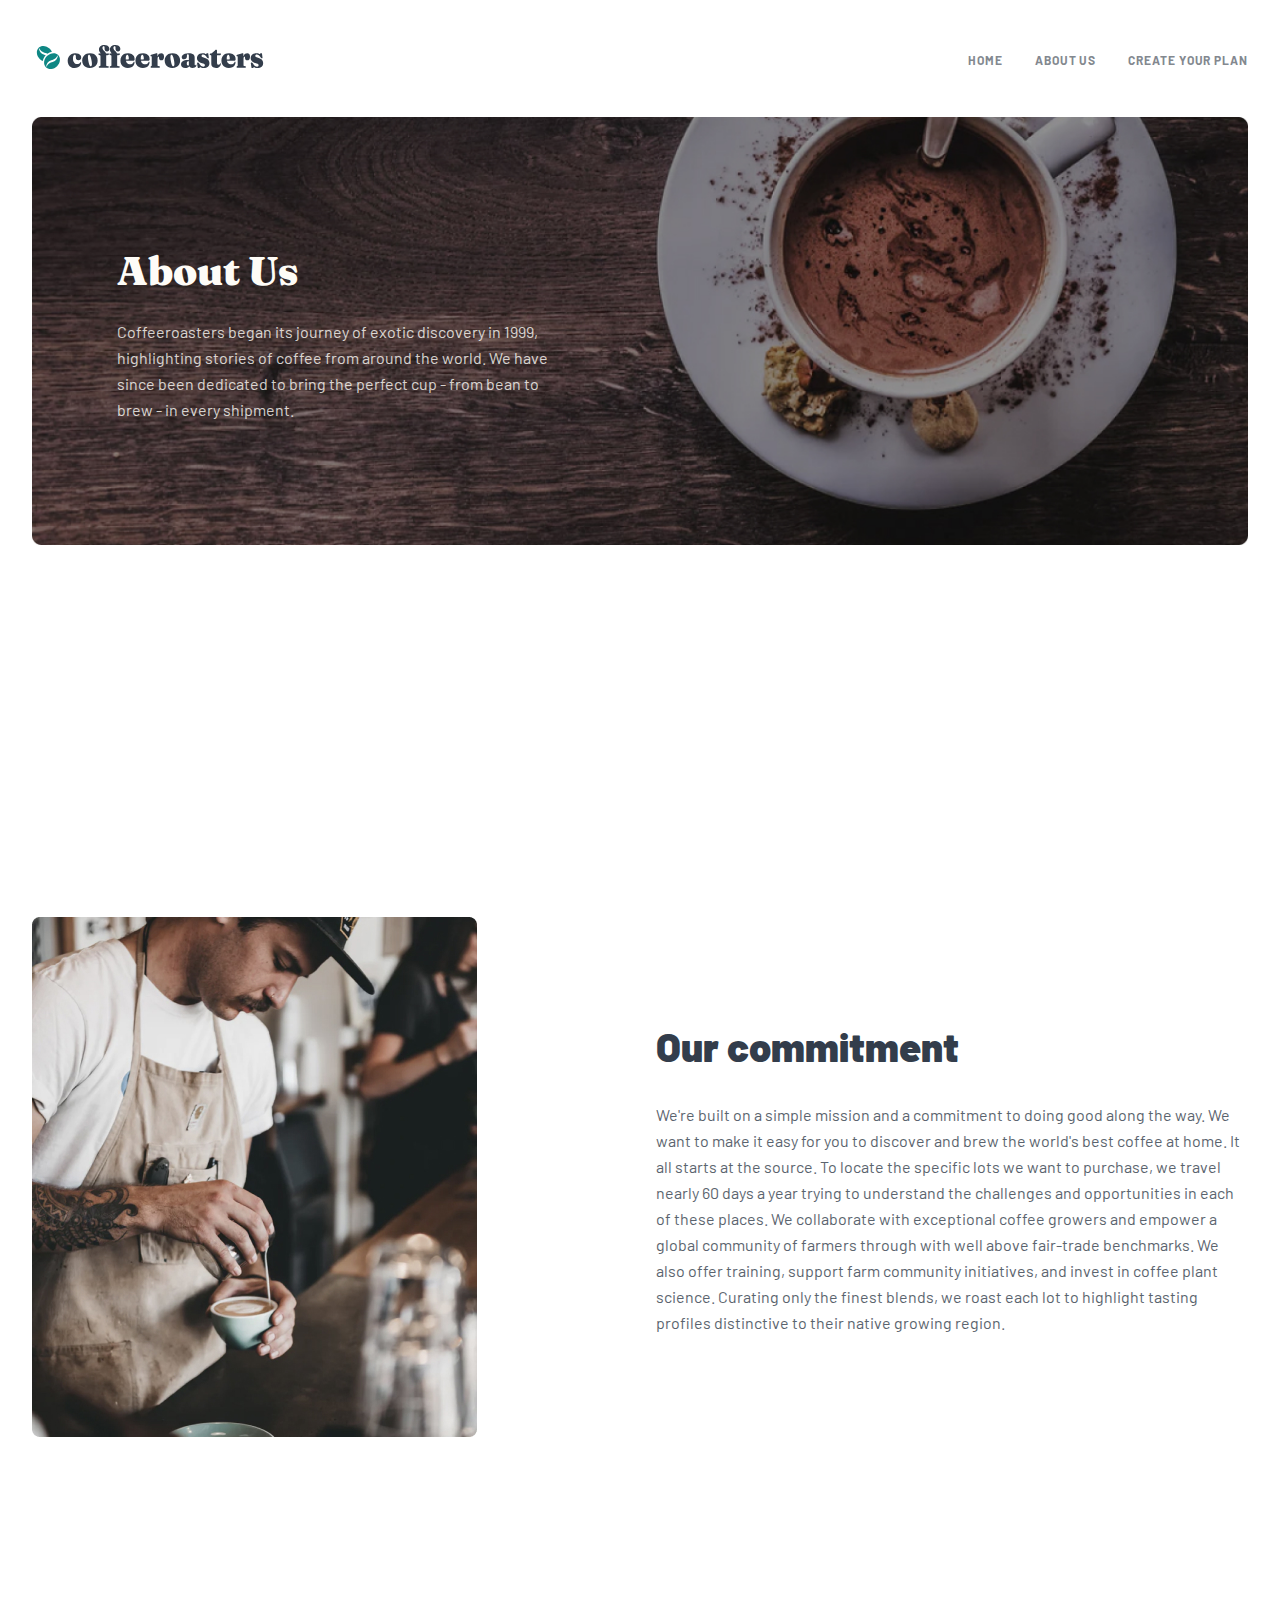
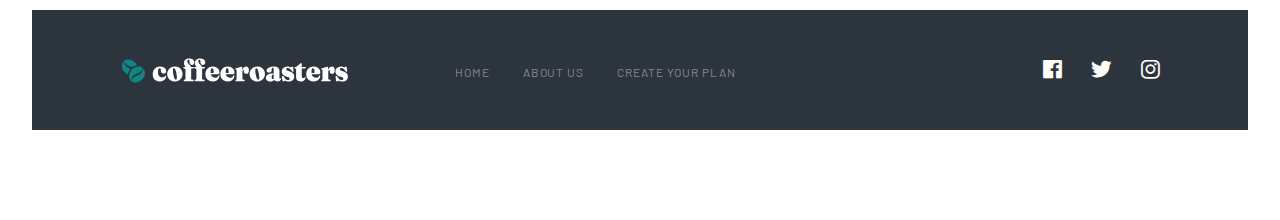
==== about.html @ fe90cca8 "changed" ====
<!DOCTYPE html>
<html lang="en">

<head>
    <meta charset="UTF-8">
    <meta http-equiv="X-UA-Compatible" content="IE=edge">
    <meta name="viewport" content="width=device-width, initial-scale=1.0">
    <title>Coffeeroasters</title>
    <link rel="stylesheet" href="https://necolas.github.io/normalize.css/8.0.1/normalize.css">
    <link href='https://unpkg.com/boxicons@2.1.1/css/boxicons.min.css' rel='stylesheet'>
    <link rel="stylesheet" href="css/flexboxgrid.css">
    <link rel="stylesheet" href="css/style.css">
    <link rel="stylesheet" href="css/about.css">
</head>

<body>
    <section id="hero">
        <div class="container-fluid">
            <header class="header">
                <div class="header__box between-xs">
                    <div class="header__logo-box">
                        <a href="#">
                            <img class="header__logo" src="./imgs/coffe-logo.svg" alt="Logo">
                        </a>
                    </div>
                    <nav class="header__nav nav" id="navModal">
                        <div class="nav__box">
                            <img class="nav__logo" src="./imgs/coffe-logo.svg" alt="logo">
                            <button class="nav__close" id="closeBtn"><i class='bx bx-x'></i></button>
                        </div>
                        <ul class="nav__list">
                            <li class="nav__item">
                                <a class="nav__link" href="#">home</a>
                            </li>
                            <li class="nav__item">
                                <a class="nav__link" href="#">about us</a>
                            </li>
                            <li class="nav__item">
                                <a class="nav__link" href="#">create your plan</a>
                            </li>
                        </ul>
                    </nav>
                    <button class="header__btn"><i class='bx bx-menu' id="menuBtn"></i></button>
                </div>
            </header>
            <div class="hero">
                <div class="hero__desc">
                    <h1 class="hero__title">About Us</h1>
                    <p class="hero__text">Coffeeroasters began its journey of exotic discovery in 1999, highlighting stories of coffee from around the world. We have since been dedicated to bring the perfect cup - from bean to brew - in every shipment.</p>
                </div>
            </div>
        </div>
    </section>
    <section class="commit">
        <div class="container-fluid">
            <div class="commit__page row middle-xs">
                <div class="commit__imgbox col-xs-12 col-md-6">
                    <img class="commit__img" src="./imgs/commit1.jpg" alt="work">
                </div>
                <div class="commit__desc col-xs-12 col-md-6">
                    <h2 class="commit__title">Our commitment</h2>
                    <p class="commit__text">We're built on a simple mission and a commitment to doing good along the way. We want to make it easy for you to discover and brew the world's best coffee at home. It all starts at the source. To locate the specific lots we want to purchase, we travel nearly 60 days a year trying to understand the challenges and opportunities in each of these places. We collaborate with exceptional coffee growers and empower a global community of farmers through with well above fair-trade benchmarks. We also offer training, support farm community initiatives, and invest in coffee plant science. Curating only the finest blends, we roast each lot to highlight tasting profiles distinctive to their native growing region.</p>
                </div>
            </div>
        </div>
    </section>
    <footer class="footer">
        <div class="container-fluid">
            <div class="footer__box">
                <img class="footer__logo" src="./imgs/logo-white.svg" alt="logo">
                <ul class="footer__list">
                    <li class="footer__item">
                        <a class="footer__link" href="#">home</a>
                    </li>
                    <li class="footer__item">
                        <a class="footer__link" href="#">about us</a>
                    </li>
                    <li class="footer__item">
                        <a class="footer__link" href="#">create your plan</a>
                    </li>
                </ul>
                <ul class="footer__media media">
                    <li class="media__item">
                        <a class="media__link" href="#"><i class='bx bxl-facebook-square'></i></a>
                    </li>
                    <li class="media__item">
                        <a class="media__link" href="#"><i class='bx bxl-twitter' ></i></i></a>
                    </li>
                    <li class="media__item">
                        <a class="media__link" href="#"><i class='bx bxl-instagram'></i></i></a>
                    </li>
                </ul>
            </div>
        </div>
    </footer>

    <script src="js/main.js"></script>
</body>

</html>
---- css/flexboxgrid.css ----
/* Uncomment and set these variables to customize the grid. */

.container-fluid {
  margin-right: auto;
  margin-left: auto;
  padding-right: 2rem;
  padding-left: 2rem;
}

.row {
  box-sizing: border-box;
  display: -ms-flexbox;
  display: -webkit-box;
  display: flex;
  -ms-flex: 0 1 auto;
  -webkit-box-flex: 0;
  flex: 0 1 auto;
  -ms-flex-direction: row;
  -webkit-box-orient: horizontal;
  -webkit-box-direction: normal;
  flex-direction: row;
  -ms-flex-wrap: wrap;
  flex-wrap: wrap;
  margin-right: -1rem;
  margin-left: -1rem;
}

.row.reverse {
  -ms-flex-direction: row-reverse;
  -webkit-box-orient: horizontal;
  -webkit-box-direction: reverse;
  flex-direction: row-reverse;
}

.col.reverse {
  -ms-flex-direction: column-reverse;
  -webkit-box-orient: vertical;
  -webkit-box-direction: reverse;
  flex-direction: column-reverse;
}

.col-xs,
.col-xs-1,
.col-xs-2,
.col-xs-3,
.col-xs-4,
.col-xs-5,
.col-xs-6,
.col-xs-7,
.col-xs-8,
.col-xs-9,
.col-xs-10,
.col-xs-11,
.col-xs-12 {
  box-sizing: border-box;
  -ms-flex: 0 0 auto;
  -webkit-box-flex: 0;
  flex: 0 0 auto;
  padding-right: 1rem;
  padding-left: 1rem;
}

.col-xs {
  -webkit-flex-grow: 1;
  -ms-flex-positive: 1;
  -webkit-box-flex: 1;
  flex-grow: 1;
  -ms-flex-preferred-size: 0;
  flex-basis: 0;
  max-width: 100%;
}

.col-xs-1 {
  -ms-flex-preferred-size: 8.333%;
  flex-basis: 8.333%;
  max-width: 8.333%;
}

.col-xs-2 {
  -ms-flex-preferred-size: 16.667%;
  flex-basis: 16.667%;
  max-width: 16.667%;
}

.col-xs-3 {
  -ms-flex-preferred-size: 25%;
  flex-basis: 25%;
  max-width: 25%;
}

.col-xs-4 {
  -ms-flex-preferred-size: 33.333%;
  flex-basis: 33.333%;
  max-width: 33.333%;
}

.col-xs-5 {
  -ms-flex-preferred-size: 41.667%;
  flex-basis: 41.667%;
  max-width: 41.667%;
}

.col-xs-6 {
  -ms-flex-preferred-size: 50%;
  flex-basis: 50%;
  max-width: 50%;
}

.col-xs-7 {
  -ms-flex-preferred-size: 58.333%;
  flex-basis: 58.333%;
  max-width: 58.333%;
}

.col-xs-8 {
  -ms-flex-preferred-size: 66.667%;
  flex-basis: 66.667%;
  max-width: 66.667%;
}

.col-xs-9 {
  -ms-flex-preferred-size: 75%;
  flex-basis: 75%;
  max-width: 75%;
}

.col-xs-10 {
  -ms-flex-preferred-size: 83.333%;
  flex-basis: 83.333%;
  max-width: 83.333%;
}

.col-xs-11 {
  -ms-flex-preferred-size: 91.667%;
  flex-basis: 91.667%;
  max-width: 91.667%;
}

.col-xs-12 {
  -ms-flex-preferred-size: 100%;
  flex-basis: 100%;
  max-width: 100%;
}

.col-xs-offset-1 {
  margin-left: 8.333%;
}

.col-xs-offset-2 {
  margin-left: 16.667%;
}

.col-xs-offset-3 {
  margin-left: 25%;
}

.col-xs-offset-4 {
  margin-left: 33.333%;
}

.col-xs-offset-5 {
  margin-left: 41.667%;
}

.col-xs-offset-6 {
  margin-left: 50%;
}

.col-xs-offset-7 {
  margin-left: 58.333%;
}

.col-xs-offset-8 {
  margin-left: 66.667%;
}

.col-xs-offset-9 {
  margin-left: 75%;
}

.col-xs-offset-10 {
  margin-left: 83.333%;
}

.col-xs-offset-11 {
  margin-left: 91.667%;
}

.start-xs {
  -ms-flex-pack: start;
  -webkit-box-pack: start;
  justify-content: flex-start;
  text-align: start;
}

.center-xs {
  -ms-flex-pack: center;
  -webkit-box-pack: center;
  justify-content: center;
  text-align: center;
}

.end-xs {
  -ms-flex-pack: end;
  -webkit-box-pack: end;
  justify-content: flex-end;
  text-align: end;
}

.top-xs {
  -ms-flex-align: start;
  -webkit-box-align: start;
  align-items: flex-start;
}

.middle-xs {
  -ms-flex-align: center;
  -webkit-box-align: center;
  align-items: center;
}

.bottom-xs {
  -ms-flex-align: end;
  -webkit-box-align: end;
  align-items: flex-end;
}

.around-xs {
  -ms-flex-pack: distribute;
  justify-content: space-around;
}

.between-xs {
  -ms-flex-pack: justify;
  -webkit-box-pack: justify;
  justify-content: space-between;
}

.first-xs {
  -ms-flex-order: -1;
  -webkit-box-ordinal-group: 0;
  order: -1;
}

.last-xs {
  -ms-flex-order: 1;
  -webkit-box-ordinal-group: 2;
  order: 1;
}

@media only screen and (min-width: 48em) {
  .container {
    width: 46rem;
  }

  .col-sm,
  .col-sm-1,
  .col-sm-2,
  .col-sm-3,
  .col-sm-4,
  .col-sm-5,
  .col-sm-6,
  .col-sm-7,
  .col-sm-8,
  .col-sm-9,
  .col-sm-10,
  .col-sm-11,
  .col-sm-12 {
    box-sizing: border-box;
    -ms-flex: 0 0 auto;
    -webkit-box-flex: 0;
    flex: 0 0 auto;
    padding-right: 1rem;
    padding-left: 1rem;
  }

  .col-sm {
    -webkit-flex-grow: 1;
    -ms-flex-positive: 1;
    -webkit-box-flex: 1;
    flex-grow: 1;
    -ms-flex-preferred-size: 0;
    flex-basis: 0;
    max-width: 100%;
  }

  .col-sm-1 {
    -ms-flex-preferred-size: 8.333%;
    flex-basis: 8.333%;
    max-width: 8.333%;
  }

  .col-sm-2 {
    -ms-flex-preferred-size: 16.667%;
    flex-basis: 16.667%;
    max-width: 16.667%;
  }

  .col-sm-3 {
    -ms-flex-preferred-size: 25%;
    flex-basis: 25%;
    max-width: 25%;
  }

  .col-sm-4 {
    -ms-flex-preferred-size: 33.333%;
    flex-basis: 33.333%;
    max-width: 33.333%;
  }

  .col-sm-5 {
    -ms-flex-preferred-size: 41.667%;
    flex-basis: 41.667%;
    max-width: 41.667%;
  }

  .col-sm-6 {
    -ms-flex-preferred-size: 50%;
    flex-basis: 50%;
    max-width: 50%;
  }

  .col-sm-7 {
    -ms-flex-preferred-size: 58.333%;
    flex-basis: 58.333%;
    max-width: 58.333%;
  }

  .col-sm-8 {
    -ms-flex-preferred-size: 66.667%;
    flex-basis: 66.667%;
    max-width: 66.667%;
  }

  .col-sm-9 {
    -ms-flex-preferred-size: 75%;
    flex-basis: 75%;
    max-width: 75%;
  }

  .col-sm-10 {
    -ms-flex-preferred-size: 83.333%;
    flex-basis: 83.333%;
    max-width: 83.333%;
  }

  .col-sm-11 {
    -ms-flex-preferred-size: 91.667%;
    flex-basis: 91.667%;
    max-width: 91.667%;
  }

  .col-sm-12 {
    -ms-flex-preferred-size: 100%;
    flex-basis: 100%;
    max-width: 100%;
  }

  .col-sm-offset-1 {
    margin-left: 8.333%;
  }

  .col-sm-offset-2 {
    margin-left: 16.667%;
  }

  .col-sm-offset-3 {
    margin-left: 25%;
  }

  .col-sm-offset-4 {
    margin-left: 33.333%;
  }

  .col-sm-offset-5 {
    margin-left: 41.667%;
  }

  .col-sm-offset-6 {
    margin-left: 50%;
  }

  .col-sm-offset-7 {
    margin-left: 58.333%;
  }

  .col-sm-offset-8 {
    margin-left: 66.667%;
  }

  .col-sm-offset-9 {
    margin-left: 75%;
  }

  .col-sm-offset-10 {
    margin-left: 83.333%;
  }

  .col-sm-offset-11 {
    margin-left: 91.667%;
  }

  .start-sm {
    -ms-flex-pack: start;
    -webkit-box-pack: start;
    justify-content: flex-start;
    text-align: start;
  }

  .center-sm {
    -ms-flex-pack: center;
    -webkit-box-pack: center;
    justify-content: center;
    text-align: center;
  }

  .end-sm {
    -ms-flex-pack: end;
    -webkit-box-pack: end;
    justify-content: flex-end;
    text-align: end;
  }

  .top-sm {
    -ms-flex-align: start;
    -webkit-box-align: start;
    align-items: flex-start;
  }

  .middle-sm {
    -ms-flex-align: center;
    -webkit-box-align: center;
    align-items: center;
  }

  .bottom-sm {
    -ms-flex-align: end;
    -webkit-box-align: end;
    align-items: flex-end;
  }

  .around-sm {
    -ms-flex-pack: distribute;
    justify-content: space-around;
  }

  .between-sm {
    -ms-flex-pack: justify;
    -webkit-box-pack: justify;
    justify-content: space-between;
  }

  .first-sm {
    -ms-flex-order: -1;
    -webkit-box-ordinal-group: 0;
    order: -1;
  }

  .last-sm {
    -ms-flex-order: 1;
    -webkit-box-ordinal-group: 2;
    order: 1;
  }
}

@media only screen and (min-width: 62em) {
  .container {
    width: 61rem;
  }

  .col-md,
  .col-md-1,
  .col-md-2,
  .col-md-3,
  .col-md-4,
  .col-md-5,
  .col-md-6,
  .col-md-7,
  .col-md-8,
  .col-md-9,
  .col-md-10,
  .col-md-11,
  .col-md-12 {
    box-sizing: border-box;
    -ms-flex: 0 0 auto;
    -webkit-box-flex: 0;
    flex: 0 0 auto;
    padding-right: 1rem;
    padding-left: 1rem;
  }

  .col-md {
    -webkit-flex-grow: 1;
    -ms-flex-positive: 1;
    -webkit-box-flex: 1;
    flex-grow: 1;
    -ms-flex-preferred-size: 0;
    flex-basis: 0;
    max-width: 100%;
  }

  .col-md-1 {
    -ms-flex-preferred-size: 8.333%;
    flex-basis: 8.333%;
    max-width: 8.333%;
  }

  .col-md-2 {
    -ms-flex-preferred-size: 16.667%;
    flex-basis: 16.667%;
    max-width: 16.667%;
  }

  .col-md-3 {
    -ms-flex-preferred-size: 25%;
    flex-basis: 25%;
    max-width: 25%;
  }

  .col-md-4 {
    -ms-flex-preferred-size: 33.333%;
    flex-basis: 33.333%;
    max-width: 33.333%;
  }

  .col-md-5 {
    -ms-flex-preferred-size: 41.667%;
    flex-basis: 41.667%;
    max-width: 41.667%;
  }

  .col-md-6 {
    -ms-flex-preferred-size: 50%;
    flex-basis: 50%;
    max-width: 50%;
  }

  .col-md-7 {
    -ms-flex-preferred-size: 58.333%;
    flex-basis: 58.333%;
    max-width: 58.333%;
  }

  .col-md-8 {
    -ms-flex-preferred-size: 66.667%;
    flex-basis: 66.667%;
    max-width: 66.667%;
  }

  .col-md-9 {
    -ms-flex-preferred-size: 75%;
    flex-basis: 75%;
    max-width: 75%;
  }

  .col-md-10 {
    -ms-flex-preferred-size: 83.333%;
    flex-basis: 83.333%;
    max-width: 83.333%;
  }

  .col-md-11 {
    -ms-flex-preferred-size: 91.667%;
    flex-basis: 91.667%;
    max-width: 91.667%;
  }

  .col-md-12 {
    -ms-flex-preferred-size: 100%;
    flex-basis: 100%;
    max-width: 100%;
  }

  .col-md-offset-1 {
    margin-left: 8.333%;
  }

  .col-md-offset-2 {
    margin-left: 16.667%;
  }

  .col-md-offset-3 {
    margin-left: 25%;
  }

  .col-md-offset-4 {
    margin-left: 33.333%;
  }

  .col-md-offset-5 {
    margin-left: 41.667%;
  }

  .col-md-offset-6 {
    margin-left: 50%;
  }

  .col-md-offset-7 {
    margin-left: 58.333%;
  }

  .col-md-offset-8 {
    margin-left: 66.667%;
  }

  .col-md-offset-9 {
    margin-left: 75%;
  }

  .col-md-offset-10 {
    margin-left: 83.333%;
  }

  .col-md-offset-11 {
    margin-left: 91.667%;
  }

  .start-md {
    -ms-flex-pack: start;
    -webkit-box-pack: start;
    justify-content: flex-start;
    text-align: start;
  }

  .center-md {
    -ms-flex-pack: center;
    -webkit-box-pack: center;
    justify-content: center;
    text-align: center;
  }

  .end-md {
    -ms-flex-pack: end;
    -webkit-box-pack: end;
    justify-content: flex-end;
    text-align: end;
  }

  .top-md {
    -ms-flex-align: start;
    -webkit-box-align: start;
    align-items: flex-start;
  }

  .middle-md {
    -ms-flex-align: center;
    -webkit-box-align: center;
    align-items: center;
  }

  .bottom-md {
    -ms-flex-align: end;
    -webkit-box-align: end;
    align-items: flex-end;
  }

  .around-md {
    -ms-flex-pack: distribute;
    justify-content: space-around;
  }

  .between-md {
    -ms-flex-pack: justify;
    -webkit-box-pack: justify;
    justify-content: space-between;
  }

  .first-md {
    -ms-flex-order: -1;
    -webkit-box-ordinal-group: 0;
    order: -1;
  }

  .last-md {
    -ms-flex-order: 1;
    -webkit-box-ordinal-group: 2;
    order: 1;
  }
}

@media only screen and (min-width: 75em) {
  .container {
    width: 71rem;
  }

  .col-lg,
  .col-lg-1,
  .col-lg-2,
  .col-lg-3,
  .col-lg-4,
  .col-lg-5,
  .col-lg-6,
  .col-lg-7,
  .col-lg-8,
  .col-lg-9,
  .col-lg-10,
  .col-lg-11,
  .col-lg-12 {
    box-sizing: border-box;
    -ms-flex: 0 0 auto;
    -webkit-box-flex: 0;
    flex: 0 0 auto;
    padding-right: 1rem;
    padding-left: 1rem;
  }

  .col-lg {
    -webkit-flex-grow: 1;
    -ms-flex-positive: 1;
    -webkit-box-flex: 1;
    flex-grow: 1;
    -ms-flex-preferred-size: 0;
    flex-basis: 0;
    max-width: 100%;
  }

  .col-lg-1 {
    -ms-flex-preferred-size: 8.333%;
    flex-basis: 8.333%;
    max-width: 8.333%;
  }

  .col-lg-2 {
    -ms-flex-preferred-size: 16.667%;
    flex-basis: 16.667%;
    max-width: 16.667%;
  }

  .col-lg-3 {
    -ms-flex-preferred-size: 25%;
    flex-basis: 25%;
    max-width: 25%;
  }

  .col-lg-4 {
    -ms-flex-preferred-size: 33.333%;
    flex-basis: 33.333%;
    max-width: 33.333%;
  }

  .col-lg-5 {
    -ms-flex-preferred-size: 41.667%;
    flex-basis: 41.667%;
    max-width: 41.667%;
  }

  .col-lg-6 {
    -ms-flex-preferred-size: 50%;
    flex-basis: 50%;
    max-width: 50%;
  }

  .col-lg-7 {
    -ms-flex-preferred-size: 58.333%;
    flex-basis: 58.333%;
    max-width: 58.333%;
  }

  .col-lg-8 {
    -ms-flex-preferred-size: 66.667%;
    flex-basis: 66.667%;
    max-width: 66.667%;
  }

  .col-lg-9 {
    -ms-flex-preferred-size: 75%;
    flex-basis: 75%;
    max-width: 75%;
  }

  .col-lg-10 {
    -ms-flex-preferred-size: 83.333%;
    flex-basis: 83.333%;
    max-width: 83.333%;
  }

  .col-lg-11 {
    -ms-flex-preferred-size: 91.667%;
    flex-basis: 91.667%;
    max-width: 91.667%;
  }

  .col-lg-12 {
    -ms-flex-preferred-size: 100%;
    flex-basis: 100%;
    max-width: 100%;
  }

  .col-lg-offset-1 {
    margin-left: 8.333%;
  }

  .col-lg-offset-2 {
    margin-left: 16.667%;
  }

  .col-lg-offset-3 {
    margin-left: 25%;
  }

  .col-lg-offset-4 {
    margin-left: 33.333%;
  }

  .col-lg-offset-5 {
    margin-left: 41.667%;
  }

  .col-lg-offset-6 {
    margin-left: 50%;
  }

  .col-lg-offset-7 {
    margin-left: 58.333%;
  }

  .col-lg-offset-8 {
    margin-left: 66.667%;
  }

  .col-lg-offset-9 {
    margin-left: 75%;
  }

  .col-lg-offset-10 {
    margin-left: 83.333%;
  }

  .col-lg-offset-11 {
    margin-left: 91.667%;
  }

  .start-lg {
    -ms-flex-pack: start;
    -webkit-box-pack: start;
    justify-content: flex-start;
    text-align: start;
  }

  .center-lg {
    -ms-flex-pack: center;
    -webkit-box-pack: center;
    justify-content: center;
    text-align: center;
  }

  .end-lg {
    -ms-flex-pack: end;
    -webkit-box-pack: end;
    justify-content: flex-end;
    text-align: end;
  }

  .top-lg {
    -ms-flex-align: start;
    -webkit-box-align: start;
    align-items: flex-start;
  }

  .middle-lg {
    -ms-flex-align: center;
    -webkit-box-align: center;
    align-items: center;
  }

  .bottom-lg {
    -ms-flex-align: end;
    -webkit-box-align: end;
    align-items: flex-end;
  }

  .around-lg {
    -ms-flex-pack: distribute;
    justify-content: space-around;
  }

  .between-lg {
    -ms-flex-pack: justify;
    -webkit-box-pack: justify;
    justify-content: space-between;
  }

  .first-lg {
    -ms-flex-order: -1;
    -webkit-box-ordinal-group: 0;
    order: -1;
  }

  .last-lg {
    -ms-flex-order: 1;
    -webkit-box-ordinal-group: 2;
    order: 1;
  }
}
---- css/style.css ----
@import url('https://fonts.googleapis.com/css2?family=Barlow:wght@400;700&display=swap');
@import url('https://fonts.googleapis.com/css2?family=Fraunces:wght@900&display=swap');

:root {
    --title-font: 'Fraunces', serif;
    --text-color1: #fefcF7;
    --text-color: #333d4b;
    --bg-color: #2c343e;
    --primary-color: #0e8784;
}

*, 
*::after,
*::before{
    margin: 0;
    padding: 0;
    box-sizing: border-box;
}

body{
    font-family: 'Barlow', sans-serif;
    display: flex;
    flex-direction: column;
    background-color: #fff;
    min-height: 100vh;
}

a {
    text-decoration: none;
}

ul {
    list-style: none;
}

.container-fluid {
    max-width: 1280px;
    width: 100%;
}

.header {
    padding: 44px 0;
}

.header__box {
    display: flex;
    align-items: center;
}

.header__logo {
    width: 236px;
    height: 26px;
}

.nav {
    display: flex;
}

.nav__list {
    display: flex;
    align-items: center;
}

.nav__item {
    margin-left: 32px;
}

.nav__link {
    font-weight: bold;
    font-size: 12px;
    line-height: 15px;
    letter-spacing: 0.923077px;
    text-transform: uppercase;
    color: #83888F;
    transition: all 0.2s ease;
}

.header__btn {
    display: flex;
    align-items: center;
    border: none;
    background-color: transparent;
    display: none;
}

.bx-menu {
    font-size: 30px;
    color: var(--text-color);
}

.nav__box {
    display: none;
    justify-content: space-between;
    align-items: center;
}

.nav__logo {
    width: 163px;
    height: 18px;
}

.nav__close {
    display: flex;
    align-items: center;
    border: none;
    background-color: transparent;
    display: none;
}

.bx-x {
    font-size: 40px;
    color: var(--text-color);
}

/* hero */


.hero {
    width: 100%;
    height: 100vh;
    background-image: url('../imgs/Bitmap.jpg');
    background-size: contain;
    background-repeat: no-repeat;
}

.hero__desc {
    padding-top: 50px;
    padding-left: 85px;
}
.hero__title {
    width: 50%;
    font-family: var(--title-font);
    font-weight: 900;
    font-size: 72px;
    line-height: 72px;
    color: var(--text-color1);
    margin-bottom: 32px;
}
.hero__text {
    width: 40%;
    color: var(--text-color1);
    font-size: 16px;
    line-height: 26px;
    opacity: 0.8;
    margin-bottom: 71px;
}

.btn {
    font-family: var(--title-font);
    font-weight: 900;
    font-size: 18px;
    line-height: 25px;
    color: var(--text-color1);
    text-align: center;
    padding: 15px 31px;
    background-color: var(--primary-color);
    cursor: pointer;
    border: none;
    border-radius: 6px;
}


/* collection */

.collection {
    padding: 126px 0 100px 0;
}

.collection__page {
    position: relative;
    width: 100%;
}

.collection__img {
    width: 100%;
    height: 118px;
    position: absolute;
    top: -100px;
    left: 0;

}


.clln__img {
    width: 255px;
    height: 193px;
    margin-bottom: 72px;
}
.clln__title {
    font-family: var(--title-font);
    font-weight: 900;
    font-size: 24px;
    line-height: 32px;
    text-align: center;
    color: var(--text-color);
    margin-bottom: 24px;
}
.clln__text {
    font-size: 16px;
    line-height: 26px;
    text-align: center;
    color: var(--text-color);

}

/*     choose      */

.choose {
    padding-top: 100px;
    height: 1000px;
}
.choose__page {
    padding: 100px 85px;
    background-color: var(--bg-color);
    border-radius: 8px;
    height: 577px;
}

.choose__info {
    width: 540px;
    margin: 0 auto;

}

.choose__heading {
    font-family: var(--title-font);
    font-weight: 900;
    font-size: 40px;
    line-height: 48px;
    text-align: center;
    color: var(--text-color1);
    margin-bottom: 32px;
}

.choose__desc {
    font-size: 16px;
    line-height: 26px;
    text-align: center;
    color: var(--text-color1);
    opacity: 0.8;
    margin-bottom: 86px;    
}

.choose__item {
    padding: 15px;
}

.choose__box {
    padding: 72px 48px 48px 48px;
    background-color: var(--primary-color);
    text-align: center;
    border-radius: 8px;
}
.choose__img {
    width: 72px;
    height: 72px;
    margin-bottom: 56px;
}
.choose__title {
    font-family: var(--title-font);
    font-weight: 900;
    font-size: 24px;
    line-height: 32px;
    text-align: center;
    color: var(--text-color1);
    margin-bottom: 24px;
}
.choose__text {
    font-size: 16px;
    line-height: 26px;
    text-align: center;
    color: var(--text-color1);
}

/* WORK */

.work {
    padding: 100px 0;
}
.work__span {
    display: block;
    font-family: var(--title-font);
    font-weight: 900;
    font-size: 24px;
    line-height: 32px;
    color: #83888F;
    margin-bottom: 80px;
}
.work__img {
    width: 791px;
    height: 31px;
    background-image: url('../imgs/bords.svg');
    background-size: contain;
    background-repeat: no-repeat;
    margin-bottom: 67px;
}

.work__list {
    margin-bottom: 64px;
}

.work__box {
    width: 285px;
    height: 355px;
}

.wbox__span {
    font-family: var(--title-font);
    font-weight: 900;
    font-size: 72px;
    line-height: 72px;
    color: #fdd6ba;
    margin-bottom: 38px;
}
.wbox__title {
    font-family: var(--title-font);
    font-weight: 900;
    font-size: 32px;
    line-height: 36px;
    color: var(--text-color);
    margin-bottom: 42px;
}
.wbox__text {
    font-size: 16px;
    line-height: 26px;
    color: var(--text-color);
}


/* footer */

.footer {
    padding: 90px 0;
}

.footer__box {
    padding: 47px 85px;
    background-color:  #2c343e;
    display: flex;
    align-items: center;
    justify-content: space-between;
}
.footer__logo {
    width: 235px;
    height: 25px;
}
.footer__list {
    display: flex;
    flex-direction: row;
    align-items: center;
    flex-grow: 1;
}
.footer__item {
    margin-left: 33px;
}
.footer__item:nth-child(1){
    margin-left: 103px;
}

.footer__link {
    font-size: 12px;
    line-height: 15px;
    letter-spacing: 0.923077px;
    text-transform: uppercase;
    color: #83888f;
    transition: all 0.2s ease;
}
.footer__media {
    display: flex;
    flex-direction: row;
    align-items: center;
}

.media__item {
    margin-left: 24px;
}

.bxl-facebook-square {
    font-size: 25px;
    color: var(--text-color1);
}
.bxl-twitter {
    font-size: 25px;
    color: var(--text-color1);
}
.bxl-instagram {
    font-size: 25px;
    color: var(--text-color1);
}

/* hovers */

.footer__link:hover {
    color: var(--text-color1);
}


.bxl-facebook-square:hover {
    color: #fdd6ba;
}
.bxl-twitter:hover {
    color: #fdd6ba;
}
.bxl-instagram:hover {
    color: #fdd6ba;
}

.btn:hover {
    background-color: #66d2cf;
}

.nav__link:hover {
    color: var(--text-color);
}



@media screen and (max-width: 992px) {
    .container-fluid {
        width: 90%;
        padding: 0;
    }

    .hero {
        background-image: url(../imgs/tablet-hero.jpg);
        background-size: contain;
    }

    .hero__title {
        width: 100%;
    }

    .hero__text {
        width: 80%;
    }

    .collection {
        padding: 20px 0;
    }

    .collection__list {
        display: flex;
        align-items: center;
    }

    .clln__img {
        margin-bottom: 0;
    }

    .clln {
        display: flex;
        flex-direction: row;
        align-items: center;
    }

    .clln__desc {
        max-width: 50%;
        flex-basis: 50%;
    }

    .collection__box {
        margin-bottom: 20px;
    }


    .choose {
        padding-top: 70px;
        height: 1100px;
    }

    .choose__list {
        display: flex;
        flex-direction: column;
    }

    .choose__box {
        display: flex;
        width: 100%;
        padding: 41px 48px;
        align-items: center;
        justify-content: center;
    }

    .choose__page {
        padding: 64px 24px;
        width: 100%;
        height: 650px;
    }

    .choose__desc {
        width: 100%;
        text-align: start;
    }

    .choose__title {
        margin-bottom: 16px;
    }

    .choose__text {
        width: 90%;
    }

    .choose__img {
        width: 56px;
        height: 56px;
    }

    /* WORK */

    .work {
        padding: 10px 0;
    }
    .work__span {
        margin-bottom: 40px;
    }
    .work__img {
        width: 497px;
        height: 31px;
        background-image: url('../imgs/borders.svg');
        background-size: contain;
        background-repeat: no-repeat;
        margin-bottom: 48px;
    }

    .work__list {
        width: 100%;
        margin-bottom: 44px;
    }

    .work__box {
        width: 100%;
    }

    .wbox__title {
        width: 100%;
        
    }
    .wbox__text {
        width: 100%;
    
    }

    /* footer */


    .footer {
        padding: 70px 0;
    }

    .footer__box {
        padding: 54px 190px;
        background-color:  #2c343e;
        display: flex;
        flex-direction: column;
        align-items: center;
    }
    .footer__logo {
        width: 100%;
        margin-bottom: 32px;
    }
    .footer__list {
        display: flex;
        flex-direction: row;
        align-items: center;
        margin-bottom: 65px;
        flex-grow: 0;
    }

    .footer__item:nth-child(1){
        margin-left: 0;
    }
    .footer__item {
        margin-left: 32px;
    }

    .footer__media {
        display: flex;
        flex-direction: row;
        align-items: center;
    }

    .media__item {
        margin-left: 24px;
    }


}

@media screen and (max-width: 768px) {
   .header__btn {
       display: block;
   }

   .header {
       /* position: fixed;
       z-index: 101;
       background-color: #FEFCF7;
       width: 100%; */
   }

   .header__nav {
       /* display: none; */
       opacity: 0;
       position: fixed;
       top: -700px;
       left: 0;
       width: 100%;
       height: 100vh;
       background: linear-gradient(0deg, rgba(254, 252, 247, 0.504981) 0%, #FEFCF7 55.94%);
       z-index: 100;
       transition: all 0.5s ease;
   }

   .nav__box {
        display: block;
        position: absolute;
        left: 20px;
        top: 20px;
        display: flex;
        justify-content: space-around;
        width: 100%;
    }

    .nav__logo {
        
    }


    .nav__close {
        display: block;
    }

   .nav__list {
       padding-top: 150px;
       display: flex;
       flex-direction: column;
   }

   .nav__item {
       margin-bottom: 20px;
   }

   .nav__link {
        font-family: var(--title-font);
        color: var(--text-color);
        font-weight: 900;
        font-size: 24px;
        line-height: 32px;
        text-align: center;
   }

   /* hero */

   .hero {
       background-image: url('../imgs/tel-img.jpg');
       background-size: contain;
       width: 100%;
       height: 85vh;
   }

   .hero__desc {
       display: flex;
       flex-direction: column;
       align-items: center;
       text-align: center;
       padding-top: 10px;
       padding-left: 10px;
   }

   .hero__title {
       width: 100%;
       font-size: 40px;
       line-height: 40px;
   }

   .hero__text {
       width: 100%;
   }

   .hero__btn {
       margin: 0 auto;
   }

   .collection {
       padding: 0;
   }

   .clln__img{
       width: 100%;
       height: 100%;
   }

   .clln {
       width: 100%;
        display: flex;
        flex-direction: column;
        align-items: center;
    }
    .clln__desc {
        max-width: 100%;
        flex-basis: 100%;
    }
    
    .choose {
        padding-top: 70px;
        height: 1800px;
        width: 100%;
    }

    .choose__box {
        display: flex;
        flex-direction: column;
        align-items: center;
        width: 100%;
    }


    .choose__page {
        padding: 64px 24px;
        width: 100%;
        height: 1000px;
    }

    .choose__info {
        width: 100%;
    }

    /* work */

    .work__content {
        text-align: center;
    }

    .work__img {
        display: none;
    }

    .work__item {
        margin-bottom: 30px;
    }

    .work__box {
        text-align: center;
    }


     /* footer */


     .footer {
        padding: 70px 0;
    }

    .footer__box {
        padding: 54px 0;
        background-color:  #2c343e;
        display: flex;
        flex-direction: column;
        align-items: center;
    }
    .footer__logo {
        width: 100%;
        margin-bottom: 48px;
    }
    .footer__list {
        display: flex;
        flex-direction: column;
        align-items: center;
        margin-bottom: 50px;
        text-align: center;
    }

    .footer__item {
        margin-left: 0;
        margin-bottom: 24px;
        width: 100%;
    }

    .footer__media {
        display: flex;
        flex-direction: row;
        align-items: center;
    }

    .media__item {
        margin-left: 24px;
    }



}

.show {
    /* display: block; */
    top: 0;
    opacity: 1;
}
---- css/about.css ----
:root {
    --title-font: 'Fraunces', serif;
    --text-color1: #fefcF7;
    --text-color: #333d4b;
    --bg-color: #2c343e;
    --primary-color: #0e8784;
}


.hero {
    width: 100%;
    height: 80vh;
    background-image: url('../imgs/about-hero.jpg');
    background-size: contain;
    background-repeat: no-repeat;
}

.hero__desc {
    padding-top: 130px;
    padding-left: 85px;
}

.hero__title {
    width: 50%;
    font-size: 40px;
    line-height: 48px;
    margin-bottom: 24px;
}

.hero__text {
    width: 40%;
    font-size: 16px;
    line-height: 26px;
}

/* commit */

.commit {
    padding: 80px 0;
}
.commit__img {
    width: 445px;
    height: 520px;
    object-fit: cover;
}

.commit__title {
    font-weight: 900;
    font-size: 40px;
    line-height: 48px;
    color: #333d4b;
    margin-bottom: 32px;
}
.commit__text {
    font-size: 16px;
    line-height: 26px;
    color: var(--text-color);
    opacity: 0.8;
}




@media screen and (max-width: 992px) {
    .container-fluid {
        width: 90%;
        padding: 0;
    }

    .hero {
        background-image: url('../imgs/about-tablet.jpg');
    }

    .hero__desc {
        width: 100%;
        padding: 100px 58px;
    }

    .hero__title {
        width: 60%;
    }

    .hero__text {
        width: 60%;
    }
}


@media screen and (max-width: 768px) {
    .hero {
        background-image: url('../imgs/about-tel.jpg');
    }

    .hero__desc {
        width: 100%;
        padding: 100px 20px;
    }

    .hero__title {
        width: 100%;
    }

    .hero__text {
        width: 100%;
    }

}
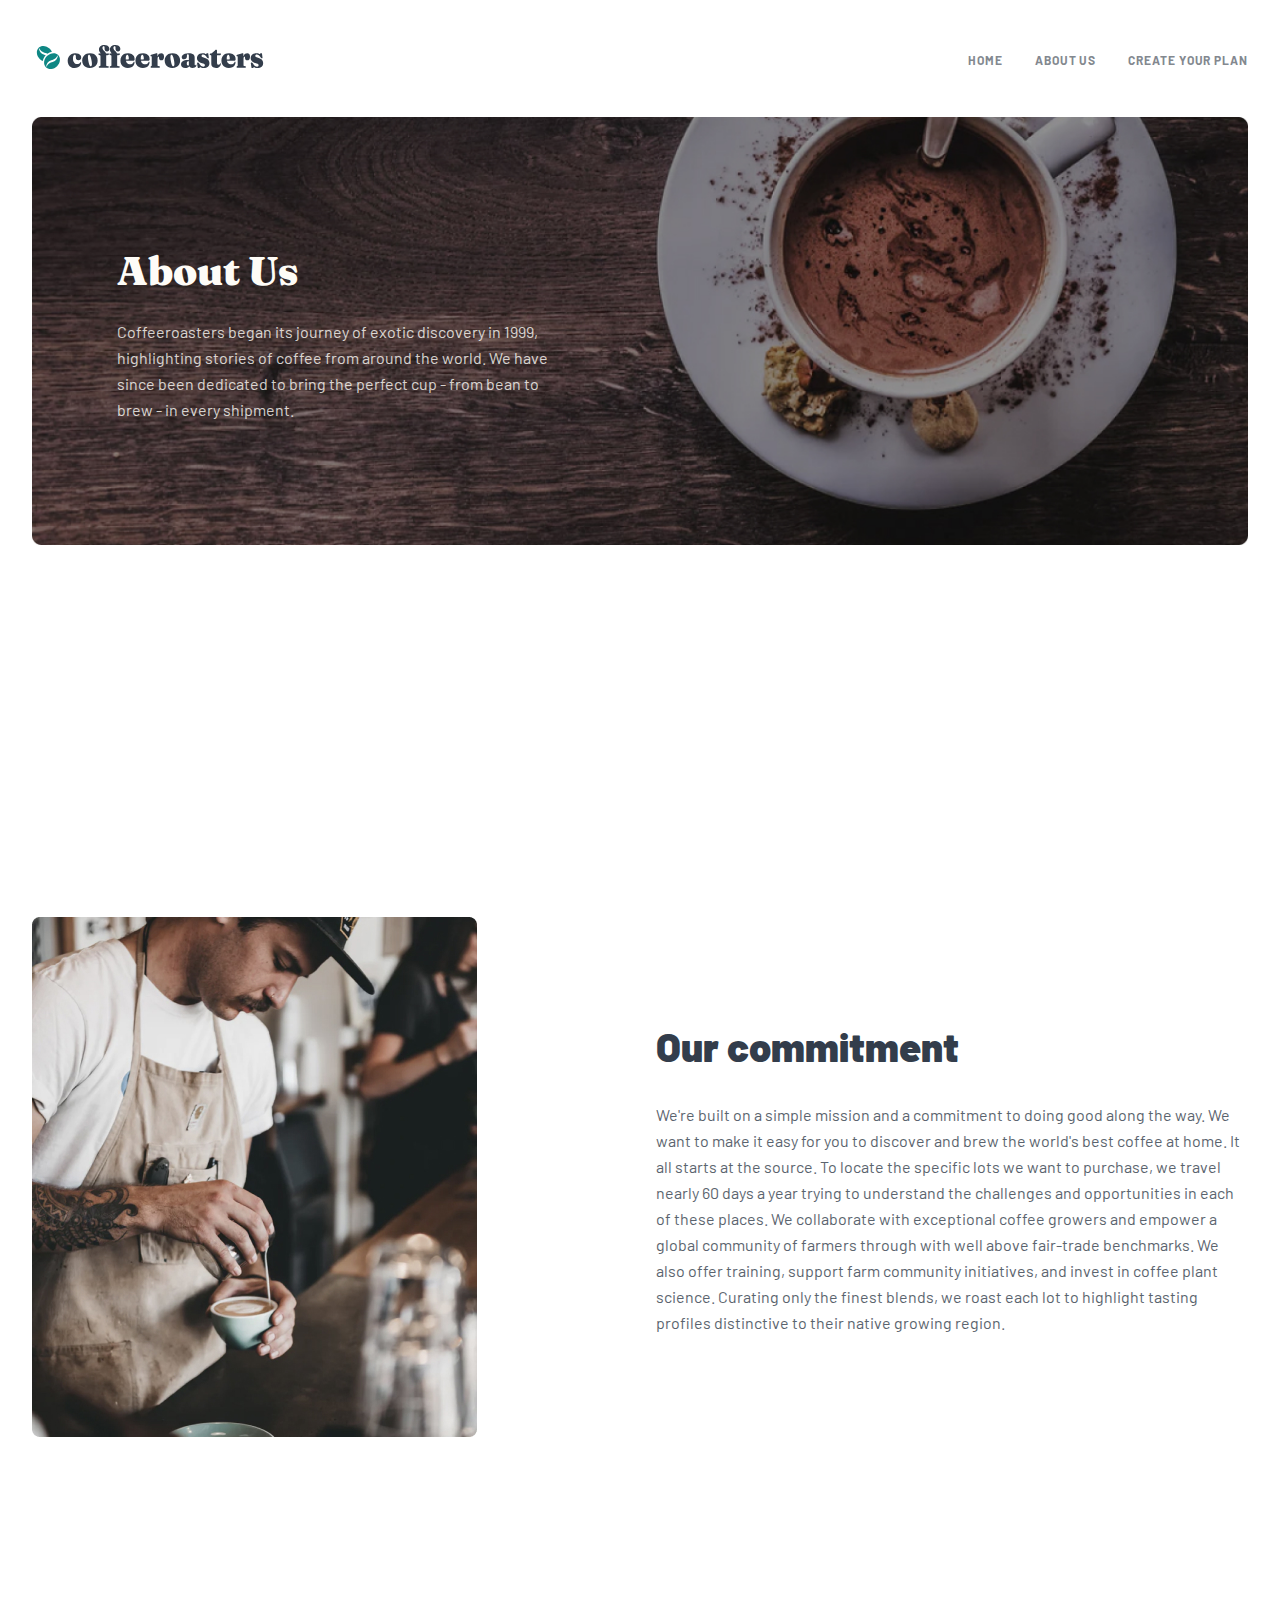
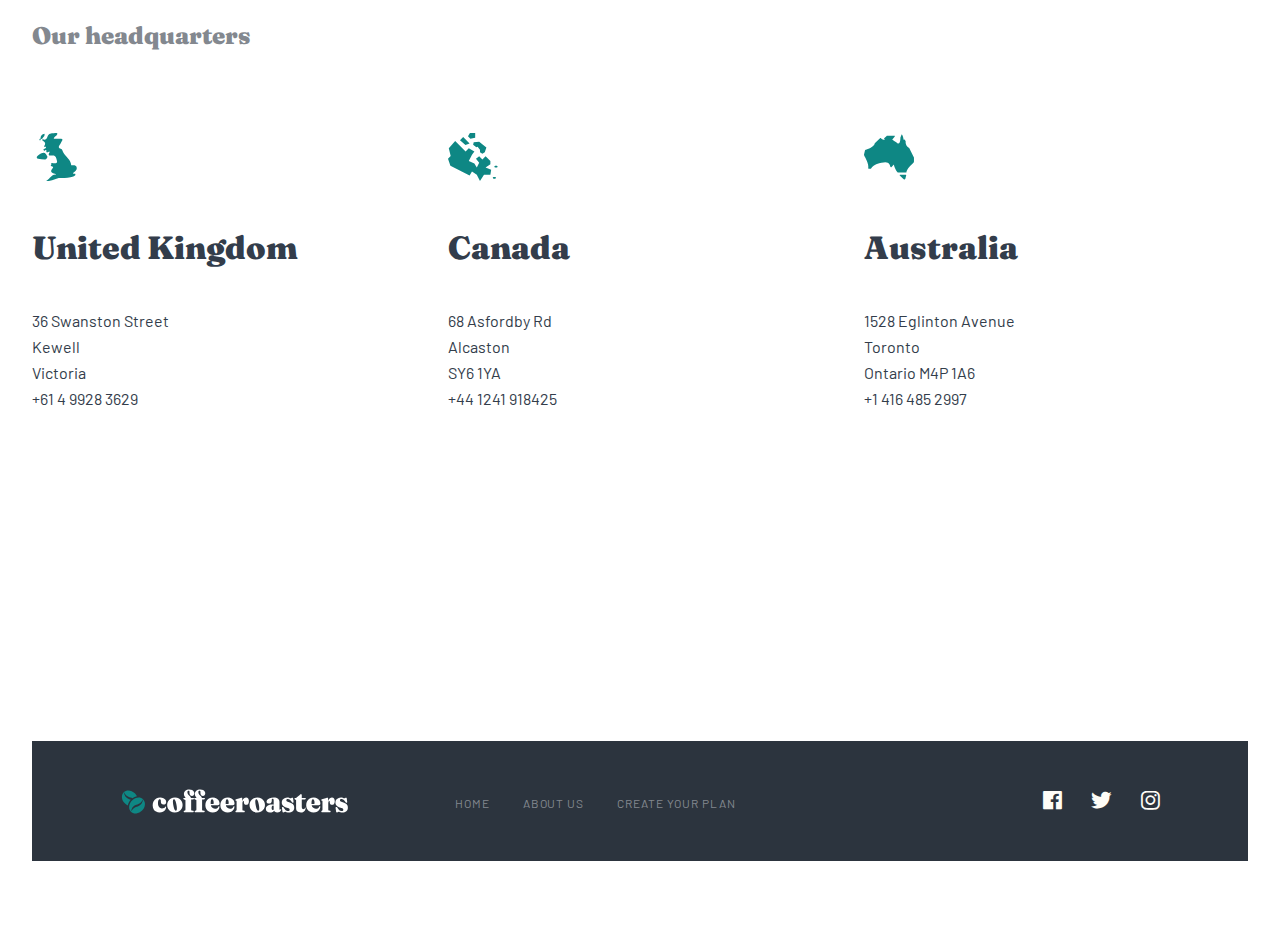
==== commit 6c9c8111: "changed" ====
--- a/about.html
+++ b/about.html
@@ -30,10 +30,10 @@
                         </div>
                         <ul class="nav__list">
                             <li class="nav__item">
-                                <a class="nav__link" href="#">home</a>
+                                <a class="nav__link" href="index.html">home</a>
                             </li>
                             <li class="nav__item">
-                                <a class="nav__link" href="#">about us</a>
+                                <a class="nav__link" href="about.html">about us</a>
                             </li>
                             <li class="nav__item">
                                 <a class="nav__link" href="#">create your plan</a>
@@ -54,13 +54,72 @@
     <section class="commit">
         <div class="container-fluid">
             <div class="commit__page row middle-xs">
-                <div class="commit__imgbox col-xs-12 col-md-6">
+                <div class="commit__imgbox col-xs-12 col-sm-6">
                     <img class="commit__img" src="./imgs/commit1.jpg" alt="work">
                 </div>
-                <div class="commit__desc col-xs-12 col-md-6">
+                <div class="commit__desc col-xs-12 col-sm-6">
                     <h2 class="commit__title">Our commitment</h2>
                     <p class="commit__text">We're built on a simple mission and a commitment to doing good along the way. We want to make it easy for you to discover and brew the world's best coffee at home. It all starts at the source. To locate the specific lots we want to purchase, we travel nearly 60 days a year trying to understand the challenges and opportunities in each of these places. We collaborate with exceptional coffee growers and empower a global community of farmers through with well above fair-trade benchmarks. We also offer training, support farm community initiatives, and invest in coffee plant science. Curating only the finest blends, we roast each lot to highlight tasting profiles distinctive to their native growing region.</p>
                 </div>
+            </div>
+        </div>
+    </section>
+
+    <!-- <section class="quality">
+        <div class="container__fluid">
+            <div class="quality__page row middle-xs around-xs">
+                <div class="quality__desc">
+                    <h2 class="quality__title">Uncompromising quality</h2>
+                    <p class="quality__text">Although we work with growers who pay close attention to all stages of harvest and processing, we employ, on our end, a rigorous quality control program to avoid over-roasting or baking the coffee dry. Every bag of coffee is tagged with a roast date and batch number. Our goal is to roast consistent, user-friendly coffee, so that brewing is easy and enjoyable.</p>
+                </div>
+                <div class="quality__img-box">
+                    <img class="quality__img" src="./imgs/quality.jpg" alt="coffe">
+                </div>
+            </div>
+        </div>
+    </section> -->
+    
+    <section class="work">
+        <div class="container-fluid">
+            <div class="work__content">
+                <div class="work__page">
+                    <span class="work__span">Our headquarters</span>
+                </div>
+                <ul class="work__list row middle-xs">
+                    <li class="work__item col-xs-12 col-sm-4">
+                        <div class="work__box wbox">
+                            <img class="work__imgs" src="./imgs/world1.svg" alt="world">
+                            <h3 class="wbox__title">United Kingdom</h3>
+                            <p class="wbox__text">36 Swanston Street <br>
+                                Kewell <br>
+                                Victoria <br>
+                                +61 4 9928 3629
+                            </p>
+                        </div>
+                    </li>
+                    <li class="work__item col-xs-12 col-sm-4">
+                        <div class="work__box wbox">
+                            <img class="work__imgs" src="./imgs/world2.svg" alt="world">
+                            <h3 class="wbox__title">Canada</h3>
+                            <p class="wbox__text">68  Asfordby Rd <br>
+                                Alcaston <br>
+                                SY6 1YA <br>
+                                +44 1241 918425
+                            </p>
+                        </div>
+                    </li>
+                    <li class="work__item col-xs-12 col-sm-4">
+                        <div class="work__box wbox">
+                            <img class="work__imgs" src="./imgs/world3.svg" alt="world">
+                            <h3 class="wbox__title">Australia</h3>
+                            <p class="wbox__text">1528  Eglinton Avenue <br>
+                                Toronto <br>
+                                Ontario M4P 1A6 <br>
+                                +1 416 485 2997
+                            </p>
+                        </div>
+                    </li>
+                </ul>
             </div>
         </div>
     </section>
--- a/css/about.css
+++ b/css/about.css
@@ -7,6 +7,19 @@
     --primary-color: #0e8784;
 }
 
+.container-fluid {
+    max-width: 1280px;
+    /* width: 100%; */
+}
+
+ul {
+    list-style-type: none;
+}
+
+a {
+    text-decoration: none;
+}
+
 
 .hero {
     width: 100%;
@@ -59,6 +72,49 @@
     opacity: 0.8;
 }
 
+.quality {
+    padding: 80px 0;
+}
+
+.quality__page {
+    background-color: var(--bg-color);
+}
+.quality__desc {
+    /* padding-top: 88px;
+    padding-left: 85px; */
+    width: 700px;
+
+}
+.quality__title {
+    font-family: var(--title-font);
+    font-weight: 900;
+    font-size: 40px;
+    line-height: 48px;
+    color: var(--text-color1);
+    margin-bottom: 32px;
+}
+.quality__text {
+    font-size: 16px;
+    line-height: 26px;
+    color: var(--text-color1);
+    opacity: 0.8;
+
+}
+.quality__img-box {
+
+}
+.quality__img {
+    width: 445px;
+    height: 474px;
+    border-radius: 10px;
+}
+
+.work__imgs {
+    width: 50px;
+    height: 50px;
+    margin-bottom: 45px;
+}
+
 
 
 
@@ -84,12 +140,24 @@
     .hero__text {
         width: 60%;
     }
+    
+    /* commit */
+
+    .commit {
+        padding: 20px;
+    }
+
+    .commit__img {
+        width: 100%;
+        border-radius: 10px;
+    }
 }
 
 
 @media screen and (max-width: 768px) {
     .hero {
         background-image: url('../imgs/about-tel.jpg');
+        width: 100%;
     }
 
     .hero__desc {
@@ -97,6 +165,10 @@
         padding: 100px 20px;
     }
 
+    .hero__text{
+        margin-bottom: 0;
+    }
+
     .hero__title {
         width: 100%;
     }
@@ -105,4 +177,37 @@
         width: 100%;
     }
 
+    /* commit */
+
+    .commit {
+        padding: 20px;
+    }
+    .commit__page {
+        flex-direction: column;
+    }
+    
+    .commit__img {
+        width: 100%;
+        height: 400px;
+        border-radius: 10px;
+    }
+
+    .commit__imgbox{
+        margin-bottom: 48px;
+    }
+
+    .commit__desc {
+        width: 100%;
+        text-align: center;
+    }
+
+    .work__imgs {
+        margin-bottom: 10px;
+    }
+
+    .work__item {
+        margin-bottom: 30px;
+    }
+
+
 }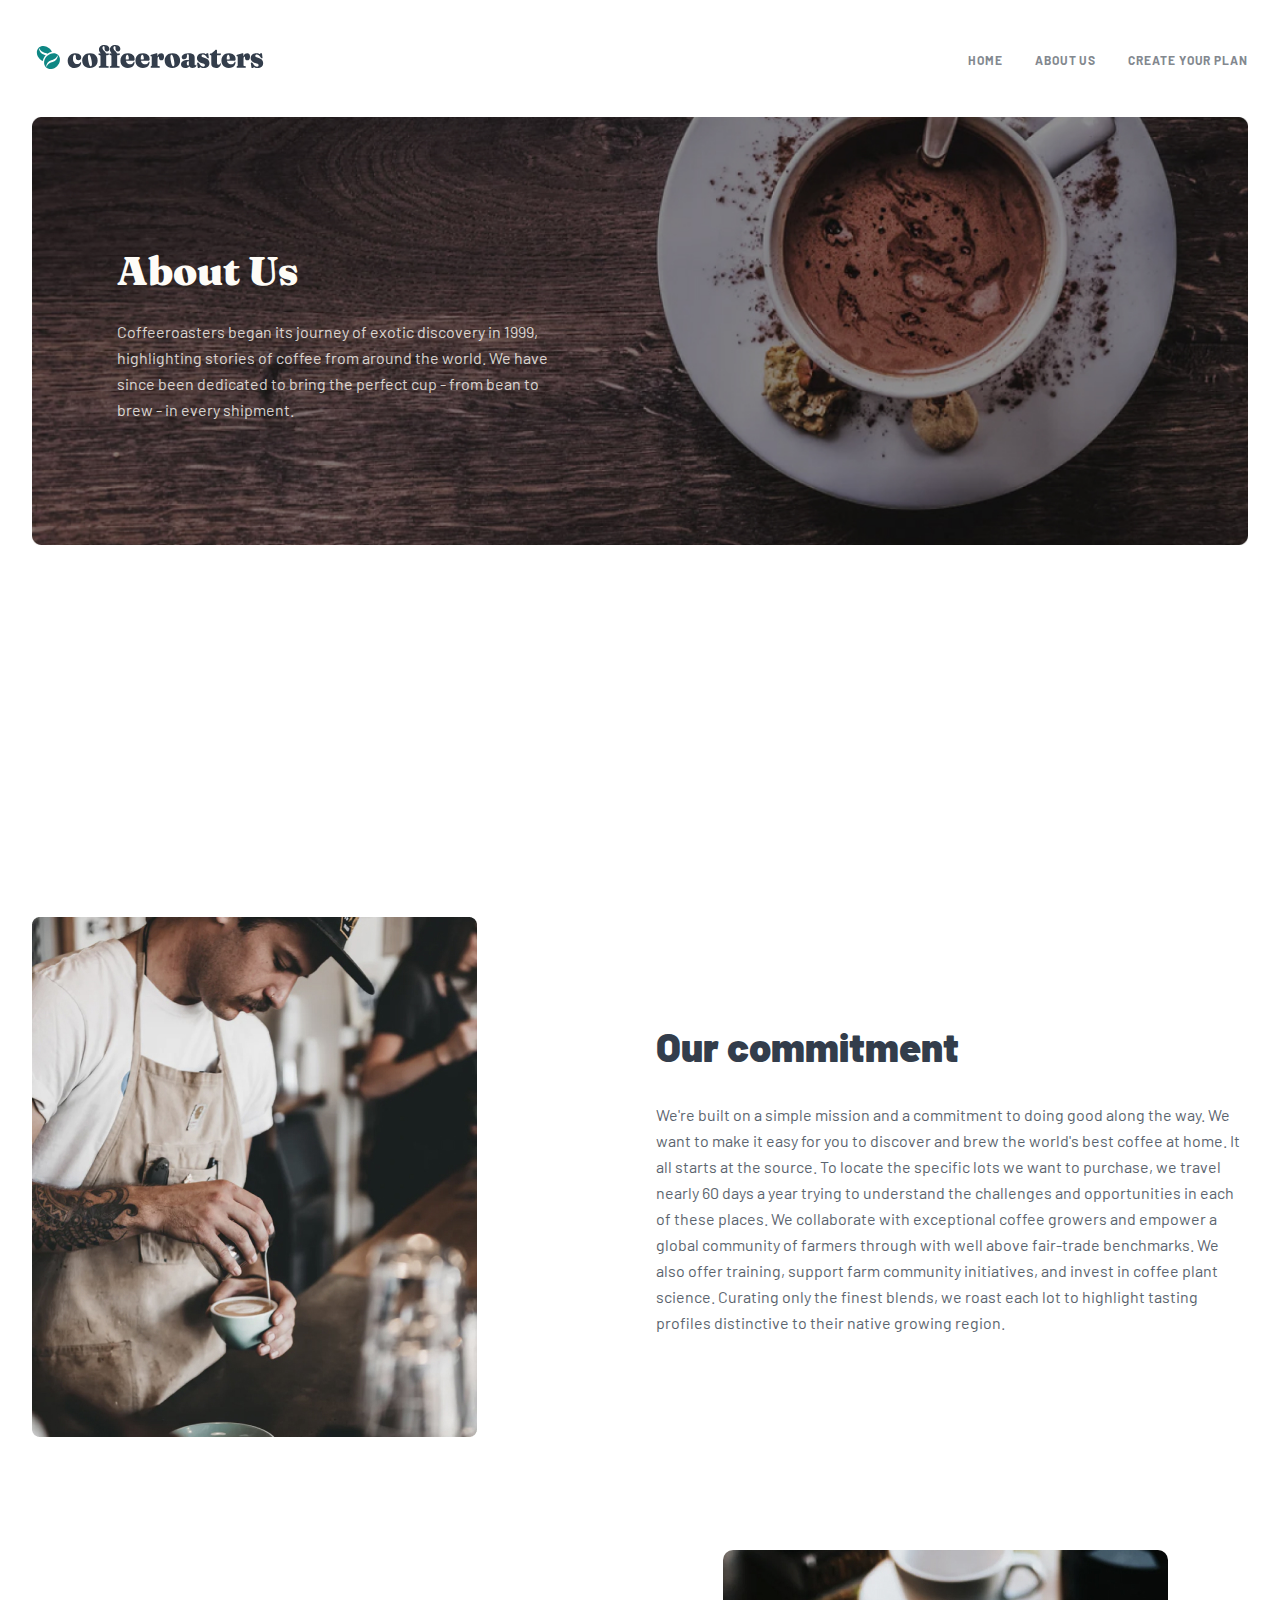
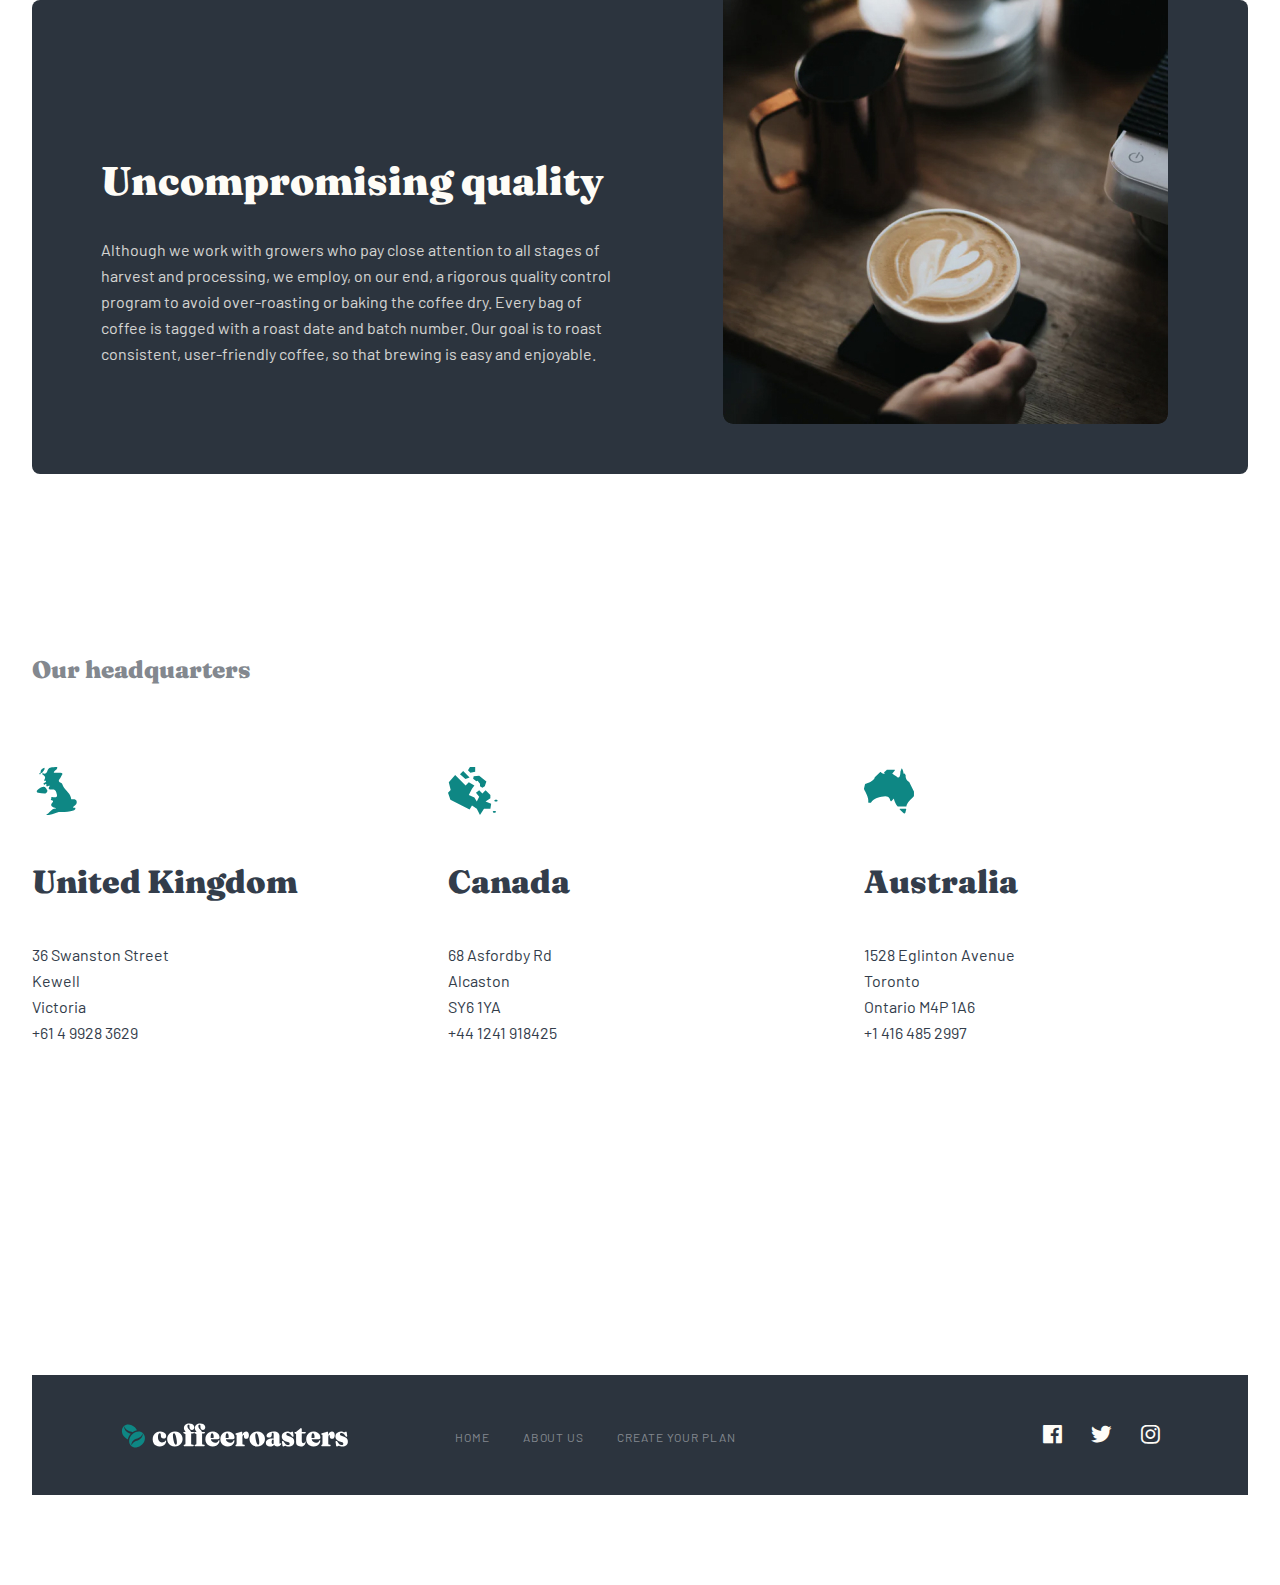
==== commit 8d98b4a1: "changed" ====
--- a/about.html
+++ b/about.html
@@ -51,78 +51,82 @@
             </div>
         </div>
     </section>
-    <section class="commit">
-        <div class="container-fluid">
-            <div class="commit__page row middle-xs">
-                <div class="commit__imgbox col-xs-12 col-sm-6">
-                    <img class="commit__img" src="./imgs/commit1.jpg" alt="work">
-                </div>
-                <div class="commit__desc col-xs-12 col-sm-6">
-                    <h2 class="commit__title">Our commitment</h2>
-                    <p class="commit__text">We're built on a simple mission and a commitment to doing good along the way. We want to make it easy for you to discover and brew the world's best coffee at home. It all starts at the source. To locate the specific lots we want to purchase, we travel nearly 60 days a year trying to understand the challenges and opportunities in each of these places. We collaborate with exceptional coffee growers and empower a global community of farmers through with well above fair-trade benchmarks. We also offer training, support farm community initiatives, and invest in coffee plant science. Curating only the finest blends, we roast each lot to highlight tasting profiles distinctive to their native growing region.</p>
+    <main>
+        <section class="commit">
+            <div class="container-fluid">
+                <div class="commit__page row middle-xs">
+                    <div class="commit__imgbox col-xs-12 col-sm-6">
+                        <img class="commit__img" src="./imgs/commit1.jpg" alt="work">
+                    </div>
+                    <div class="commit__desc col-xs-12 col-sm-6">
+                        <h2 class="commit__title">Our commitment</h2>
+                        <p class="commit__text">We're built on a simple mission and a commitment to doing good along the way. We want to make it easy for you to discover and brew the world's best coffee at home. It all starts at the source. To locate the specific lots we want to purchase, we travel nearly 60 days a year trying to understand the challenges and opportunities in each of these places. We collaborate with exceptional coffee growers and empower a global community of farmers through with well above fair-trade benchmarks. We also offer training, support farm community initiatives, and invest in coffee plant science. Curating only the finest blends, we roast each lot to highlight tasting profiles distinctive to their native growing region.</p>
+                    </div>
                 </div>
             </div>
-        </div>
-    </section>
-
-    <!-- <section class="quality">
-        <div class="container__fluid">
-            <div class="quality__page row middle-xs around-xs">
-                <div class="quality__desc">
-                    <h2 class="quality__title">Uncompromising quality</h2>
-                    <p class="quality__text">Although we work with growers who pay close attention to all stages of harvest and processing, we employ, on our end, a rigorous quality control program to avoid over-roasting or baking the coffee dry. Every bag of coffee is tagged with a roast date and batch number. Our goal is to roast consistent, user-friendly coffee, so that brewing is easy and enjoyable.</p>
-                </div>
-                <div class="quality__img-box">
-                    <img class="quality__img" src="./imgs/quality.jpg" alt="coffe">
+        </section>
+    
+        <section class="quality">
+            <div class="container-fluid">
+                <div class="quality__page">
+                    <div class="quality__row row middle-xs">
+                        <div class="quality__desc col-xs-12 col-sm-6">
+                            <h2 class="quality__title">Uncompromising quality</h2>
+                            <p class="quality__text">Although we work with growers who pay close attention to all stages of harvest and processing, we employ, on our end, a rigorous quality control program to avoid over-roasting or baking the coffee dry. Every bag of coffee is tagged with a roast date and batch number. Our goal is to roast consistent, user-friendly coffee, so that brewing is easy and enjoyable.</p>
+                        </div>
+                        <div class="quality__img-box col-xs-12 col-sm-6">
+                            <img class="quality__img" src="./imgs/quality.jpg" alt="coffee">
+                        </div>
+                    </div>
                 </div>
             </div>
-        </div>
-    </section> -->
-    
-    <section class="work">
-        <div class="container-fluid">
-            <div class="work__content">
-                <div class="work__page">
-                    <span class="work__span">Our headquarters</span>
+        </section>
+        
+        <section class="work">
+            <div class="container-fluid">
+                <div class="work__content">
+                    <div class="work__page">
+                        <span class="work__span">Our headquarters</span>
+                    </div>
+                    <ul class="work__list row middle-xs">
+                        <li class="work__item col-xs-12 col-sm-4">
+                            <div class="work__box wbox">
+                                <img class="work__imgs" src="./imgs/world1.svg" alt="world">
+                                <h3 class="wbox__title">United Kingdom</h3>
+                                <p class="wbox__text">36 Swanston Street <br>
+                                    Kewell <br>
+                                    Victoria <br>
+                                    +61 4 9928 3629
+                                </p>
+                            </div>
+                        </li>
+                        <li class="work__item col-xs-12 col-sm-4">
+                            <div class="work__box wbox">
+                                <img class="work__imgs" src="./imgs/world2.svg" alt="world">
+                                <h3 class="wbox__title">Canada</h3>
+                                <p class="wbox__text">68  Asfordby Rd <br>
+                                    Alcaston <br>
+                                    SY6 1YA <br>
+                                    +44 1241 918425
+                                </p>
+                            </div>
+                        </li>
+                        <li class="work__item col-xs-12 col-sm-4">
+                            <div class="work__box wbox">
+                                <img class="work__imgs" src="./imgs/world3.svg" alt="world">
+                                <h3 class="wbox__title">Australia</h3>
+                                <p class="wbox__text">1528  Eglinton Avenue <br>
+                                    Toronto <br>
+                                    Ontario M4P 1A6 <br>
+                                    +1 416 485 2997
+                                </p>
+                            </div>
+                        </li>
+                    </ul>
                 </div>
-                <ul class="work__list row middle-xs">
-                    <li class="work__item col-xs-12 col-sm-4">
-                        <div class="work__box wbox">
-                            <img class="work__imgs" src="./imgs/world1.svg" alt="world">
-                            <h3 class="wbox__title">United Kingdom</h3>
-                            <p class="wbox__text">36 Swanston Street <br>
-                                Kewell <br>
-                                Victoria <br>
-                                +61 4 9928 3629
-                            </p>
-                        </div>
-                    </li>
-                    <li class="work__item col-xs-12 col-sm-4">
-                        <div class="work__box wbox">
-                            <img class="work__imgs" src="./imgs/world2.svg" alt="world">
-                            <h3 class="wbox__title">Canada</h3>
-                            <p class="wbox__text">68  Asfordby Rd <br>
-                                Alcaston <br>
-                                SY6 1YA <br>
-                                +44 1241 918425
-                            </p>
-                        </div>
-                    </li>
-                    <li class="work__item col-xs-12 col-sm-4">
-                        <div class="work__box wbox">
-                            <img class="work__imgs" src="./imgs/world3.svg" alt="world">
-                            <h3 class="wbox__title">Australia</h3>
-                            <p class="wbox__text">1528  Eglinton Avenue <br>
-                                Toronto <br>
-                                Ontario M4P 1A6 <br>
-                                +1 416 485 2997
-                            </p>
-                        </div>
-                    </li>
-                </ul>
             </div>
-        </div>
-    </section>
+        </section>
+    </main>
     <footer class="footer">
         <div class="container-fluid">
             <div class="footer__box">
--- a/css/style.css
+++ b/css/style.css
@@ -791,7 +791,6 @@
 }
 
 .show {
-    /* display: block; */
     top: 0;
     opacity: 1;
 }--- a/css/about.css
+++ b/css/about.css
@@ -9,8 +9,9 @@
 
 .container-fluid {
     max-width: 1280px;
-    /* width: 100%; */
-}
+    width: 100%;
+}
+
 
 ul {
     list-style-type: none;
@@ -72,16 +73,24 @@
     opacity: 0.8;
 }
 
+
+/* quality */
+
+
 .quality {
     padding: 80px 0;
 }
 
 .quality__page {
+    position: relative;
     background-color: var(--bg-color);
+    border-radius: 8px;
+    width: 100%;
+    height: 474px;
 }
 .quality__desc {
-    /* padding-top: 88px;
-    padding-left: 85px; */
+    padding-top: 50px;
+    padding-left: 85px;
     width: 700px;
 
 }
@@ -93,6 +102,7 @@
     color: var(--text-color1);
     margin-bottom: 32px;
 }
+
 .quality__text {
     font-size: 16px;
     line-height: 26px;
@@ -101,12 +111,17 @@
 
 }
 .quality__img-box {
-
-}
+    height: 474px;
+}
+
 .quality__img {
     width: 445px;
     height: 474px;
     border-radius: 10px;
+    object-fit: cover;
+    position: absolute;
+    top: -50px;
+    right: 80px;
 }
 
 .work__imgs {
@@ -115,9 +130,6 @@
     margin-bottom: 45px;
 }
 
-
-
-
 @media screen and (max-width: 992px) {
     .container-fluid {
         width: 90%;
@@ -151,6 +163,59 @@
         width: 100%;
         border-radius: 10px;
     }
+
+    .quality__row {
+        display: flex;
+        flex-direction: column-reverse;
+    }
+
+    /* quality */
+
+
+    .quality {
+        padding: 144px 0 80px 0;
+    }
+
+    .quality__page {
+        position: relative;
+        background-color: var(--bg-color);
+        border-radius: 8px;
+        width: 100%;
+        height: 490px;
+        
+    }
+    .quality__desc {
+        padding: 0 0;
+        width: 100%;
+    }
+
+    .quality__img-box{
+        margin-bottom: 200px;
+    }
+
+    .quality__title {
+        width: 100%;
+        font-size: 32px;
+        text-align: center;
+        margin-bottom: 10px;
+    }
+
+    .quality__text {
+        width: 100%;
+        font-size: 15px;
+        text-align: center;
+    }
+
+    .quality__img {
+        width: 80%;
+        height: 60%;
+        border-radius: 10px;
+        object-fit: cover;
+        position: absolute;
+        top: -120px;
+        right: 80px;
+    }
+
 }
 
 
@@ -209,5 +274,92 @@
         margin-bottom: 30px;
     }
 
-
+    .quality__img-box {
+        position: static;
+        height: 474px;
+    }
+    
+    .quality__img {
+        width: 279px;
+        height: 156px;
+        object-fit: cover;
+        position: static;
+    }
+
+    .quality__desc {
+        padding: 0;
+        width: 80%;
+    }
+
+    .quality__page {
+        width: 100%;
+        height: 510px;
+    }
+
+    .quality__title {
+        width: 100%;
+    }
+
+    .quality__text {
+        width: 100%;
+    }
+
+
+    /* quality */
+
+
+    .quality {
+        padding: 144px 0 80px 0;
+    }
+
+    .quality__page {
+        position: relative;
+        background-color: var(--bg-color);
+        border-radius: 8px;
+        width: 100%;
+        height: 490px;
+        
+    }
+    .quality__desc {
+        padding: 0 0;
+        width: 90%;
+    }
+
+    .quality__img-box{
+        margin-bottom: 130px;
+    }
+
+    .quality__title {
+        width: 100%;
+        font-size: 28px;
+        text-align: center;
+        margin-bottom: 10px;
+    }
+
+    .quality__text {
+        width: 100%;
+        font-size: 15px;
+        line-height: 25px;
+        text-align: center;
+    }
+
+    .quality__img {
+        width: 80%;
+        height: 40%;
+        border-radius: 10px;
+        object-fit: cover;
+        position: absolute;
+        top: -100px;
+        left: 10%;
+    }
+
+}
+
+
+
+}
+
+.show {
+    top: 0;
+    opacity: 1;
 }